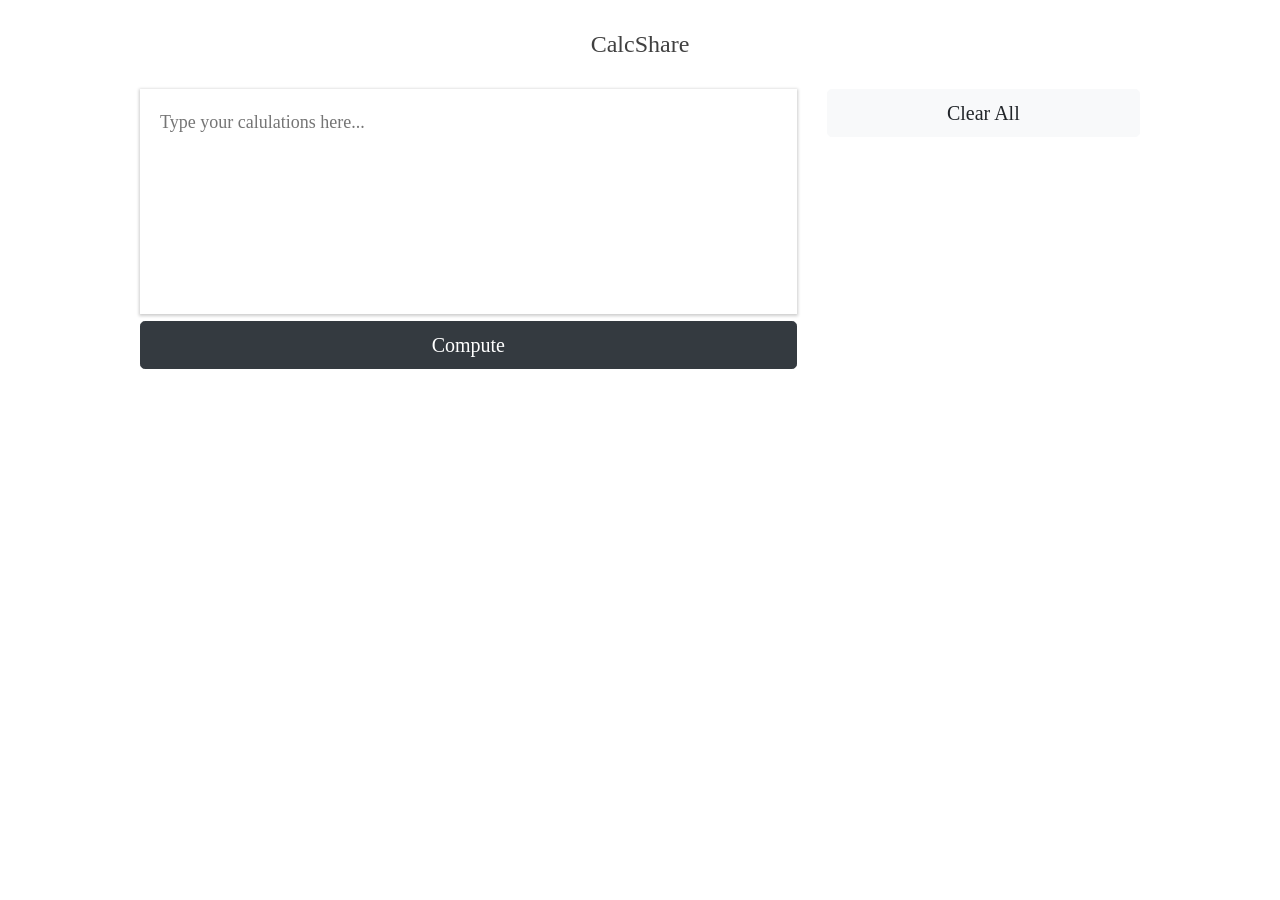
==== src/main/resources/public/index.html @ afb2f532 "Update index.html" ====
<!DOCTYPE html>
<html lang="en">
<head>
    <meta charset="UTF-8">
    <title>Calc Share</title>
    <script src="https://ajax.googleapis.com/ajax/libs/jquery/3.5.1/jquery.min.js"></script>
    <link rel="stylesheet" href="https://stackpath.bootstrapcdn.com/bootstrap/4.5.2/css/bootstrap.min.css" integrity="sha384-JcKb8q3iqJ61gNV9KGb8thSsNjpSL0n8PARn9HuZOnIxN0hoP+VmmDGMN5t9UJ0Z" crossorigin="anonymous">
</head>
<body>
<h1>CalcShare</h1>
<div class="row">
    <div class="col-sm-8">
        <textarea id="text" placeholder="Type your calulations here..."></textarea>
        <button type="button" id="button" class="btn btn-dark btn-lg btn-block">Compute</button>
    </div>
    <div class="col-sm-4">
        <div id="calculations"></div>
        <button id="clear" class="btn btn-light btn-lg btn-block">Clear All</button>
    </div>
</div>
<script>
    let queue = [];
    let input;
    function run() {
        input = document.querySelector("#text").value;
    }
    function clear(){
        queue=[];
        document.getElementById("calculations").innerHTML = "";
    }
    btn = document.querySelector("#button");
    btn.addEventListener("click", run);
    btnClear = document.querySelector("#clear");
    btnClear.addEventListener("click", clear);
    $('.btn').click(function(){
        let calc = document.querySelector("#text").value;
        calc = calc.split("+").join("%2B");
        calc = calc.split("-").join("%2D");
        calc = calc.split("/").join("%2F");
        calc = calc.split("*").join("%2A");
        const Url = 'http://api.mathjs.org/v4/?expr=' + calc;
        $.getJSON(Url, function(result){
            if(queue.length === 10) {
                queue.shift();
                queue.push(input + "=" + result);
            }else{
                queue.push(input + "=" + result);
            }
            var app = document.querySelector('#calculations');
            app.innerHTML = '<ul class="list-group">' + queue.map(function (queue) {
                return '<li class="list-group-item">' + queue + '</li>';
            }).reverse().join('') + '</ul>';
            document.querySelector("#text").value = null;
        })
    });
    window.onload = setupWebSocket;
    window.onhashchange = setupWebSocket;
    if (!window.location.hash) {
        const newDocumentId = Date.now().toString(36);
        window.history.pushState(null, null, "#" + newDocumentId);
    }

    function setupWebSocket() {
        const textArea = document.querySelector("textarea");
        const ws = new WebSocket(`ws://localhost:7070/docs/${window.location.hash.substr(1)}`);
        textArea.onkeyup = () => ws.send(textArea.value);
        ws.onmessage = msg => {
            const offset = msg.data.length - textArea.value.length;
            const selection = {start: textArea.selectionStart, end: textArea.selectionEnd};
            const startsSame = msg.data.startsWith(textArea.value.substring(0, selection.end));
            const endsSame = msg.data.endsWith(textArea.value.substring(selection.start));
            textArea.value = msg.data;
            if (startsSame && !endsSame) {
                textArea.setSelectionRange(selection.start, selection.end);
            } else if (!startsSame && endsSame) {
                textArea.setSelectionRange(selection.start + offset, selection.end + offset);
            } else {
                textArea.setSelectionRange(selection.start, selection.end + offset);
            }
        };
        ws.onclose = setupWebSocket; // should reconnect if connection is closed
    }
</script>
<style>
    * {
        box-sizing: border-box;
        font-family: Georgia, serif;
        color: rgba(0, 0, 0, 0.75);
    }

    body {
        max-width: 1000px;
        margin: 0 auto;
    }

    h1 {
        font-size: 24px;
        font-weight: 400;
        margin: 30px 0;
        text-align: center;
    }

    textarea {
        box-shadow: 0 1px 3px 1px rgba(0, 0, 0, 0.2);
        width: 100%;
        border: 0;
        min-height: 25vh;
        outline: 0;
        padding: 20px;
        font-size: 18px;
        resize: none;
    }
</style>
</body>
</html>
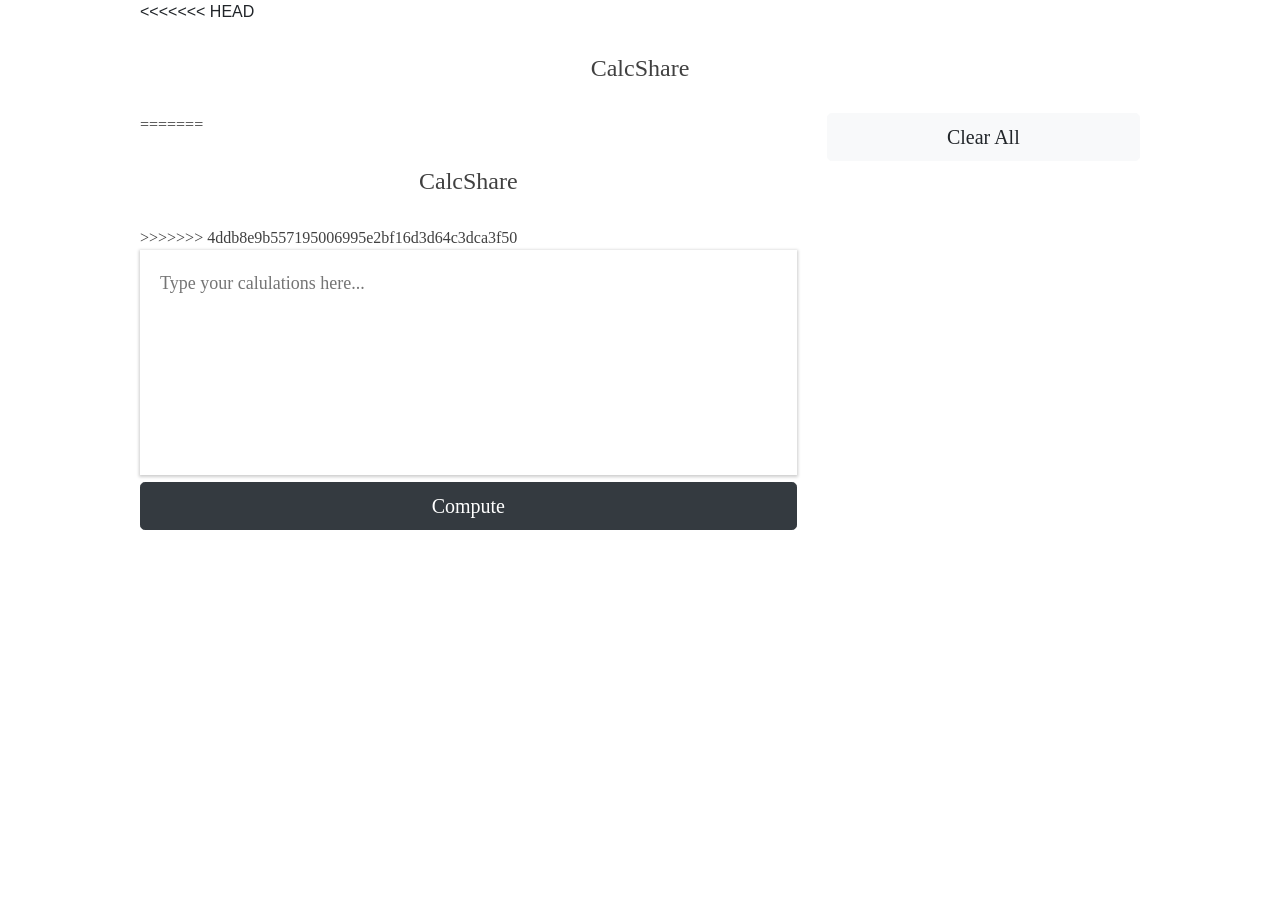
==== commit 5811d7b5: "Merge branch 'master' of /Users/charlesshi/Downloads/sharecalc with conflicts." ====
--- a/src/main/resources/public/index.html
+++ b/src/main/resources/public/index.html
@@ -1,5 +1,6 @@
 <!DOCTYPE html>
 <html lang="en">
+<<<<<<< HEAD
 <head>
     <meta charset="UTF-8">
     <title>Calc Share</title>
@@ -10,6 +11,16 @@
 <h1>CalcShare</h1>
 <div class="row">
     <div class="col-sm-8">
+=======
+    <head>
+        <meta charset="UTF-8">
+        <title>Calc Share</title>
+        <script src="https://ajax.googleapis.com/ajax/libs/jquery/3.5.1/jquery.min.js"></script>
+        <link rel="stylesheet" href="https://stackpath.bootstrapcdn.com/bootstrap/4.5.2/css/bootstrap.min.css" integrity="sha384-JcKb8q3iqJ61gNV9KGb8thSsNjpSL0n8PARn9HuZOnIxN0hoP+VmmDGMN5t9UJ0Z" crossorigin="anonymous">
+    </head>
+    <body>
+        <h1>CalcShare</h1>
+>>>>>>> 4ddb8e9b557195006995e2bf16d3d64c3dca3f50
         <textarea id="text" placeholder="Type your calulations here..."></textarea>
         <button type="button" id="button" class="btn btn-dark btn-lg btn-block">Compute</button>
     </div>
@@ -52,9 +63,18 @@
             }).reverse().join('') + '</ul>';
             document.querySelector("#text").value = null;
         })
+
+
+<<<<<<< HEAD
     });
     window.onload = setupWebSocket;
     window.onhashchange = setupWebSocket;
+=======
+            });
+            window.onload = setupWebSocket;
+            window.onhashchange = setupWebSocket;
+>>>>>>> 4ddb8e9b557195006995e2bf16d3d64c3dca3f50
+
     if (!window.location.hash) {
         const newDocumentId = Date.now().toString(36);
         window.history.pushState(null, null, "#" + newDocumentId);
@@ -112,4 +132,4 @@
     }
 </style>
 </body>
-</html>
+</html>
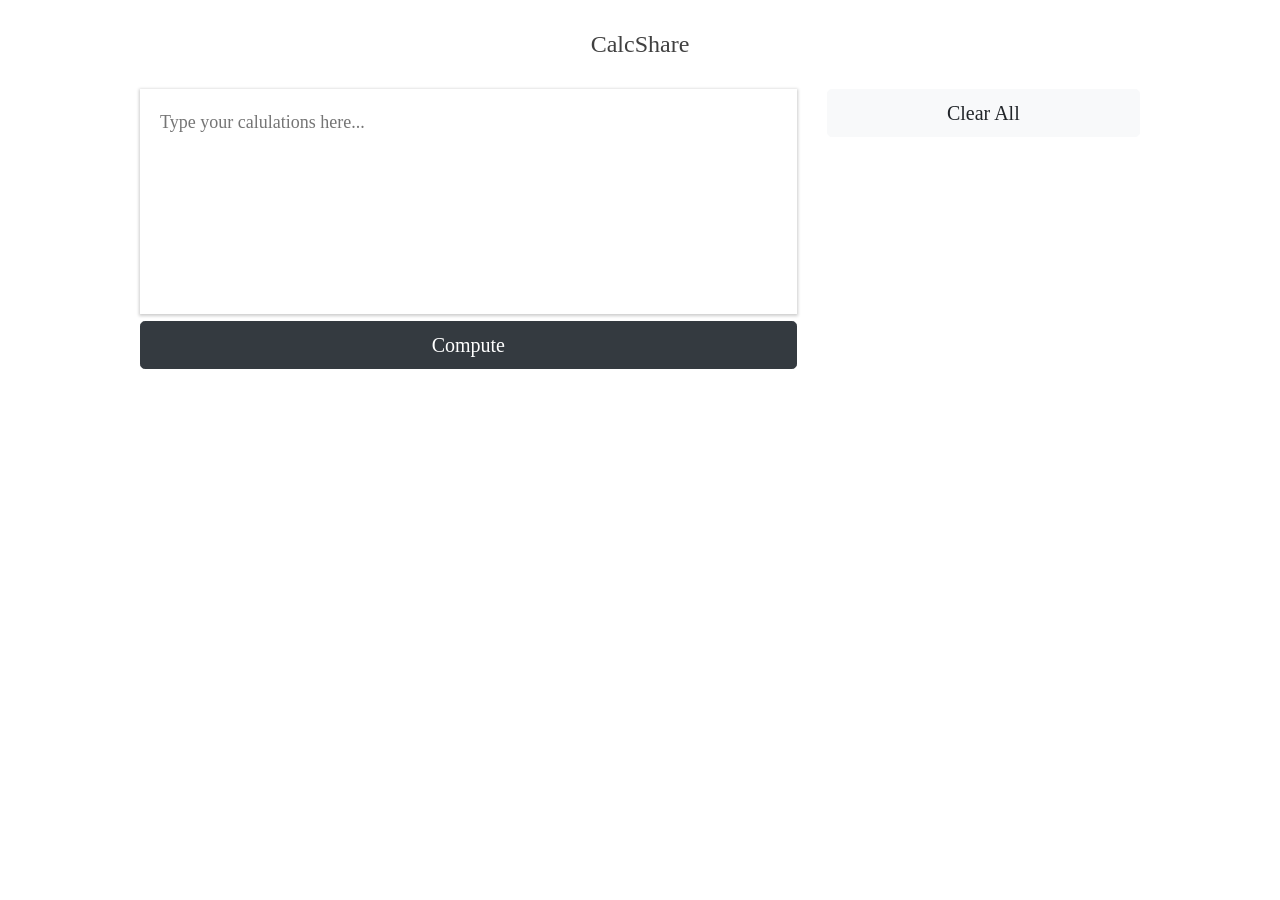
==== commit 988a4e95: "add event listener" ====
--- a/src/main/resources/public/index.html
+++ b/src/main/resources/public/index.html
@@ -1,6 +1,5 @@
 <!DOCTYPE html>
 <html lang="en">
-<<<<<<< HEAD
 <head>
     <meta charset="UTF-8">
     <title>Calc Share</title>
@@ -11,16 +10,6 @@
 <h1>CalcShare</h1>
 <div class="row">
     <div class="col-sm-8">
-=======
-    <head>
-        <meta charset="UTF-8">
-        <title>Calc Share</title>
-        <script src="https://ajax.googleapis.com/ajax/libs/jquery/3.5.1/jquery.min.js"></script>
-        <link rel="stylesheet" href="https://stackpath.bootstrapcdn.com/bootstrap/4.5.2/css/bootstrap.min.css" integrity="sha384-JcKb8q3iqJ61gNV9KGb8thSsNjpSL0n8PARn9HuZOnIxN0hoP+VmmDGMN5t9UJ0Z" crossorigin="anonymous">
-    </head>
-    <body>
-        <h1>CalcShare</h1>
->>>>>>> 4ddb8e9b557195006995e2bf16d3d64c3dca3f50
         <textarea id="text" placeholder="Type your calulations here..."></textarea>
         <button type="button" id="button" class="btn btn-dark btn-lg btn-block">Compute</button>
     </div>
@@ -63,18 +52,9 @@
             }).reverse().join('') + '</ul>';
             document.querySelector("#text").value = null;
         })
-
-
-<<<<<<< HEAD
     });
     window.onload = setupWebSocket;
     window.onhashchange = setupWebSocket;
-=======
-            });
-            window.onload = setupWebSocket;
-            window.onhashchange = setupWebSocket;
->>>>>>> 4ddb8e9b557195006995e2bf16d3d64c3dca3f50
-
     if (!window.location.hash) {
         const newDocumentId = Date.now().toString(36);
         window.history.pushState(null, null, "#" + newDocumentId);
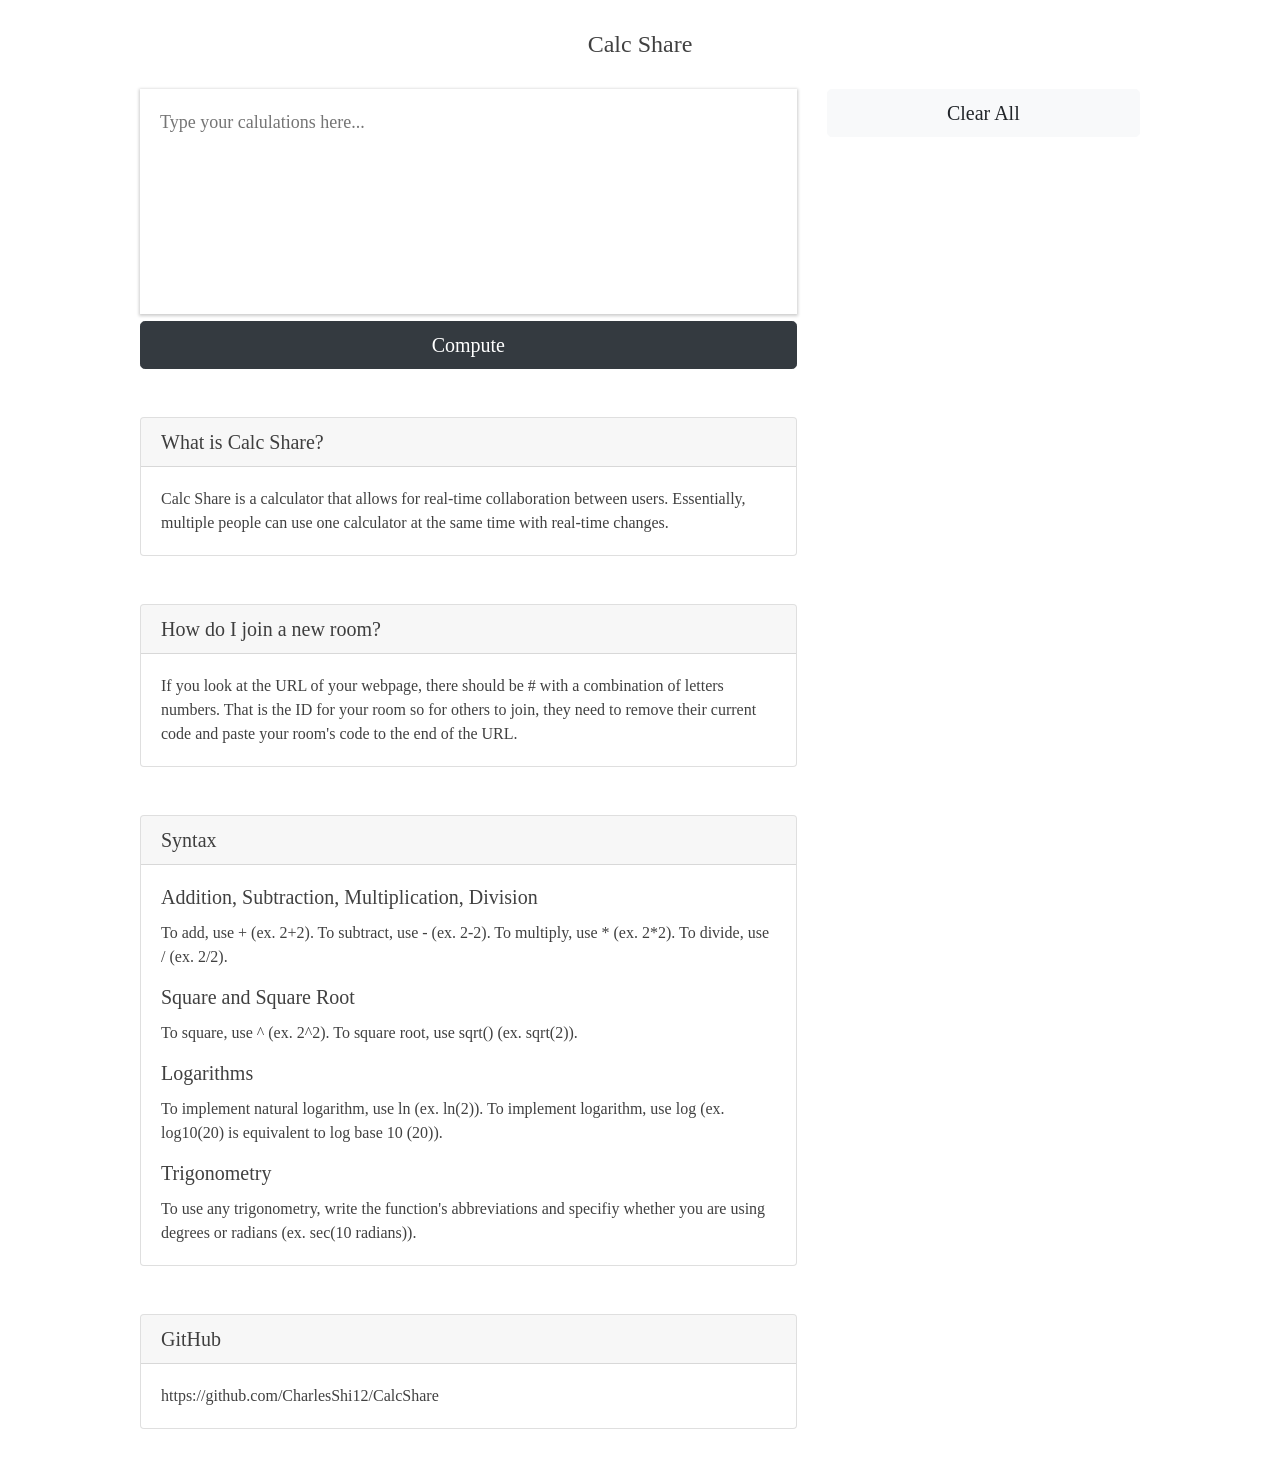
==== commit e32f6deb: "Update index.html" ====
--- a/src/main/resources/public/index.html
+++ b/src/main/resources/public/index.html
@@ -7,80 +7,54 @@
     <link rel="stylesheet" href="https://stackpath.bootstrapcdn.com/bootstrap/4.5.2/css/bootstrap.min.css" integrity="sha384-JcKb8q3iqJ61gNV9KGb8thSsNjpSL0n8PARn9HuZOnIxN0hoP+VmmDGMN5t9UJ0Z" crossorigin="anonymous">
 </head>
 <body>
-<h1>CalcShare</h1>
+<h1>Calc Share</h1>
 <div class="row">
     <div class="col-sm-8">
         <textarea id="text" placeholder="Type your calulations here..."></textarea>
         <button type="button" id="button" class="btn btn-dark btn-lg btn-block">Compute</button>
+        <br><br>
+        <div class="card">
+            <h5 class="card-header">What is Calc Share?</h5>
+            <div class="card-body">
+                <p class="card-text">Calc Share is a calculator that allows for real-time collaboration between users. Essentially, multiple people can use one calculator at the same time with real-time changes. </p>
+            </div>
+        </div>
+        <br><br>
+        <div class="card">
+            <h5 class="card-header">How do I join a new room?</h5>
+            <div class="card-body">
+                <p class="card-text">If you look at the URL of your webpage, there should be # with a combination of letters numbers. That is the ID for your room so for others to join, they need to remove their current code and paste your room's code to the end of the URL.</p>
+            </div>
+        </div>
+        <br><br>
+        <div class="card">
+            <h5 class="card-header">Syntax</h5>
+            <div class="card-body">
+                <h5 class="card-title">Addition, Subtraction, Multiplication, Division</h5>
+                <p class="card-text">To add, use + (ex. 2+2). To subtract, use - (ex. 2-2). To multiply, use * (ex. 2*2). To divide, use / (ex. 2/2). </p>
+                <h5 class="card-title">Square and Square Root</h5>
+                <p class="card-text">To square, use ^ (ex. 2^2). To square root, use sqrt() (ex. sqrt(2)).</p>
+                <h5 class="card-title">Logarithms</h5>
+                <p class="card-text">To implement natural logarithm, use ln (ex. ln(2)). To implement logarithm, use log (ex. log10(20) is equivalent to log base 10 (20)).</p>
+                <h5 class="card-title">Trigonometry</h5>
+                <p class="card-text">To use any trigonometry, write the function's abbreviations and specifiy whether you are using degrees or radians (ex. sec(10 radians)).</p>
+            </div>
+        </div>
+        <br><br>
+        <div class="card">
+            <h5 class="card-header">GitHub</h5>
+            <div class="card-body">
+                <p class="card-text">https://github.com/CharlesShi12/CalcShare</p>
+            </div>
+        </div>
+        <br><br>
     </div>
     <div class="col-sm-4">
         <div id="calculations"></div>
         <button id="clear" class="btn btn-light btn-lg btn-block">Clear All</button>
     </div>
 </div>
-<script>
-    let queue = [];
-    let input;
-    function run() {
-        input = document.querySelector("#text").value;
-    }
-    function clear(){
-        queue=[];
-        document.getElementById("calculations").innerHTML = "";
-    }
-    btn = document.querySelector("#button");
-    btn.addEventListener("click", run);
-    btnClear = document.querySelector("#clear");
-    btnClear.addEventListener("click", clear);
-    $('.btn').click(function(){
-        let calc = document.querySelector("#text").value;
-        calc = calc.split("+").join("%2B");
-        calc = calc.split("-").join("%2D");
-        calc = calc.split("/").join("%2F");
-        calc = calc.split("*").join("%2A");
-        const Url = 'http://api.mathjs.org/v4/?expr=' + calc;
-        $.getJSON(Url, function(result){
-            if(queue.length === 10) {
-                queue.shift();
-                queue.push(input + "=" + result);
-            }else{
-                queue.push(input + "=" + result);
-            }
-            var app = document.querySelector('#calculations');
-            app.innerHTML = '<ul class="list-group">' + queue.map(function (queue) {
-                return '<li class="list-group-item">' + queue + '</li>';
-            }).reverse().join('') + '</ul>';
-            document.querySelector("#text").value = null;
-        })
-    });
-    window.onload = setupWebSocket;
-    window.onhashchange = setupWebSocket;
-    if (!window.location.hash) {
-        const newDocumentId = Date.now().toString(36);
-        window.history.pushState(null, null, "#" + newDocumentId);
-    }
-
-    function setupWebSocket() {
-        const textArea = document.querySelector("textarea");
-        const ws = new WebSocket(`ws://localhost:7070/docs/${window.location.hash.substr(1)}`);
-        textArea.onkeyup = () => ws.send(textArea.value);
-        ws.onmessage = msg => {
-            const offset = msg.data.length - textArea.value.length;
-            const selection = {start: textArea.selectionStart, end: textArea.selectionEnd};
-            const startsSame = msg.data.startsWith(textArea.value.substring(0, selection.end));
-            const endsSame = msg.data.endsWith(textArea.value.substring(selection.start));
-            textArea.value = msg.data;
-            if (startsSame && !endsSame) {
-                textArea.setSelectionRange(selection.start, selection.end);
-            } else if (!startsSame && endsSame) {
-                textArea.setSelectionRange(selection.start + offset, selection.end + offset);
-            } else {
-                textArea.setSelectionRange(selection.start, selection.end + offset);
-            }
-        };
-        ws.onclose = setupWebSocket; // should reconnect if connection is closed
-    }
-</script>
+<script type="text/javascript" src="index.js"></script>
 <style>
     * {
         box-sizing: border-box;
@@ -112,4 +86,4 @@
     }
 </style>
 </body>
-</html>+</html>
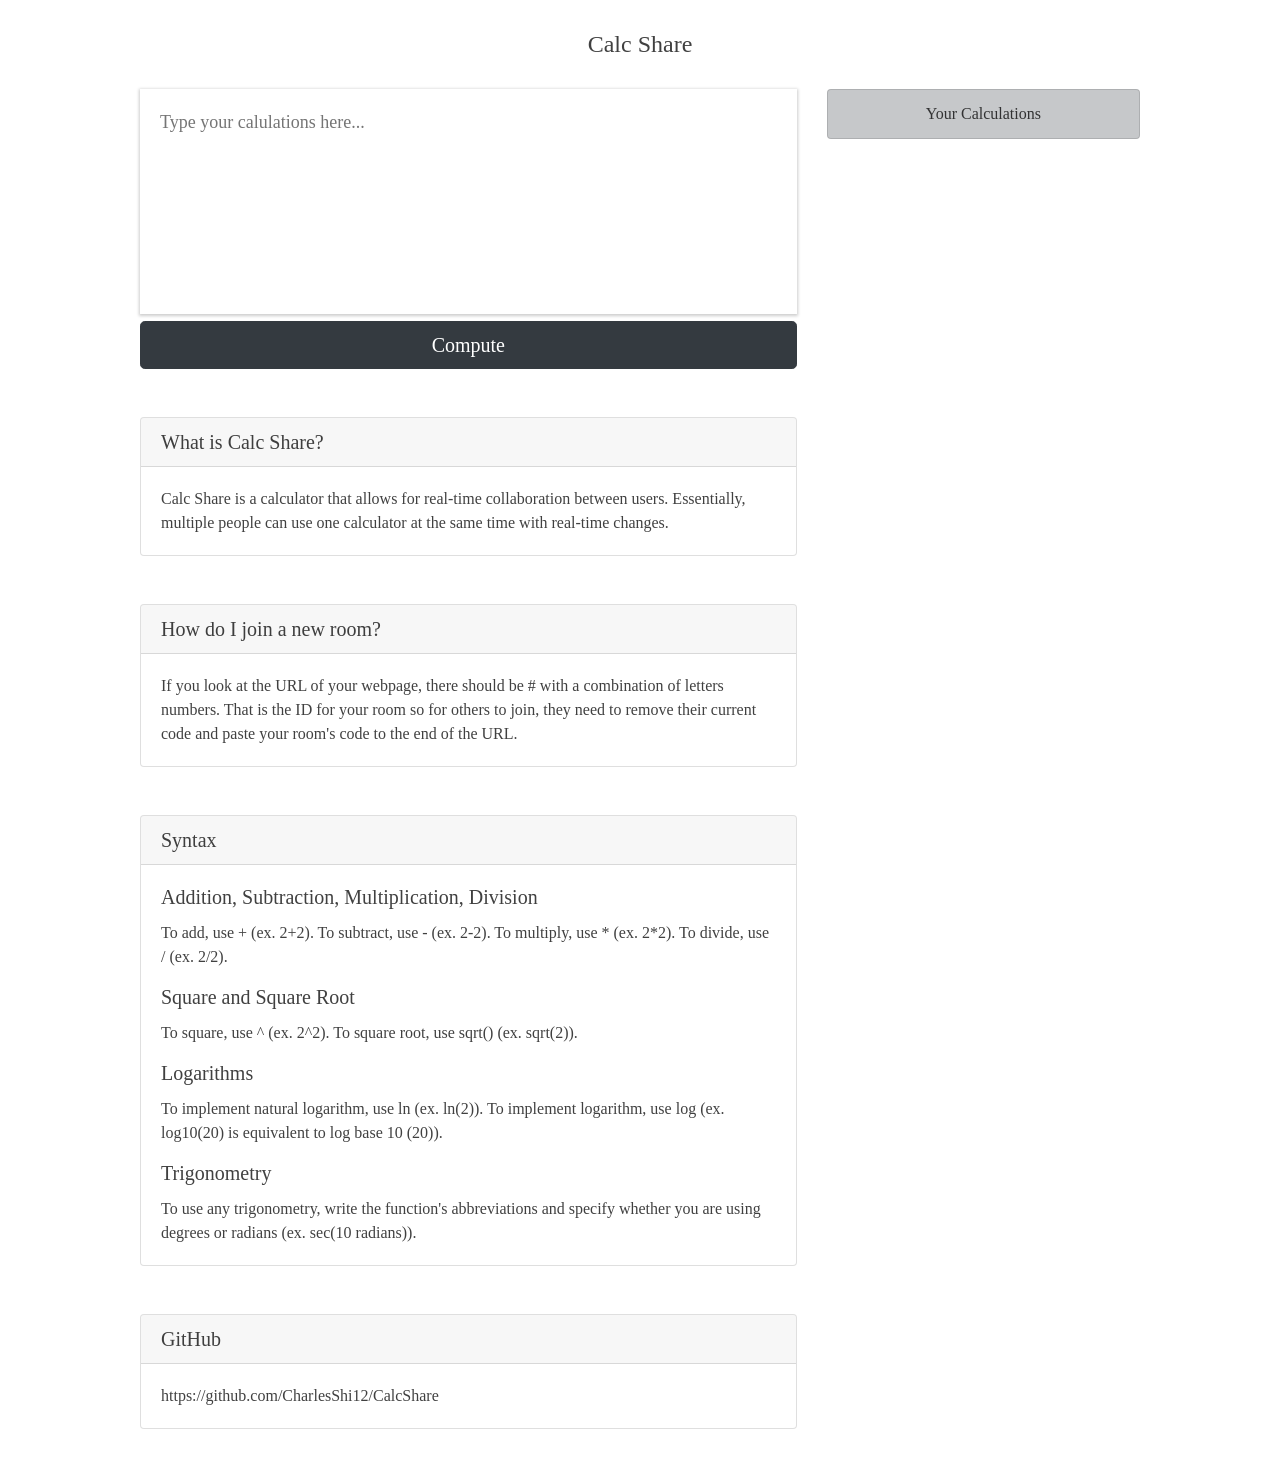
==== commit e08828f1: "Update index.html" ====
--- a/src/main/resources/public/index.html
+++ b/src/main/resources/public/index.html
@@ -37,7 +37,7 @@
                 <h5 class="card-title">Logarithms</h5>
                 <p class="card-text">To implement natural logarithm, use ln (ex. ln(2)). To implement logarithm, use log (ex. log10(20) is equivalent to log base 10 (20)).</p>
                 <h5 class="card-title">Trigonometry</h5>
-                <p class="card-text">To use any trigonometry, write the function's abbreviations and specifiy whether you are using degrees or radians (ex. sec(10 radians)).</p>
+                <p class="card-text">To use any trigonometry, write the function's abbreviations and specify whether you are using degrees or radians (ex. sec(10 radians)).</p>
             </div>
         </div>
         <br><br>
@@ -51,39 +51,12 @@
     </div>
     <div class="col-sm-4">
         <div id="calculations"></div>
-        <button id="clear" class="btn btn-light btn-lg btn-block">Clear All</button>
+        <ul class="list-group">
+            <li class="list-group-item list-group-item-dark"><center>Your Calculations</center></li>
+        </ul>
     </div>
 </div>
 <script type="text/javascript" src="index.js"></script>
-<style>
-    * {
-        box-sizing: border-box;
-        font-family: Georgia, serif;
-        color: rgba(0, 0, 0, 0.75);
-    }
-
-    body {
-        max-width: 1000px;
-        margin: 0 auto;
-    }
-
-    h1 {
-        font-size: 24px;
-        font-weight: 400;
-        margin: 30px 0;
-        text-align: center;
-    }
-
-    textarea {
-        box-shadow: 0 1px 3px 1px rgba(0, 0, 0, 0.2);
-        width: 100%;
-        border: 0;
-        min-height: 25vh;
-        outline: 0;
-        padding: 20px;
-        font-size: 18px;
-        resize: none;
-    }
-</style>
+<link rel="stylesheet" href="index.css">
 </body>
 </html>
--- a/src/main/resources/public/index.css
+++ b/src/main/resources/public/index.css
@@ -0,0 +1,28 @@
+* {
+    box-sizing: border-box;
+    font-family: Georgia, serif;
+    color: rgba(0, 0, 0, 0.75);
+}
+
+body {
+    max-width: 1000px;
+    margin: 0 auto;
+}
+
+h1 {
+    font-size: 24px;
+    font-weight: 400;
+    margin: 30px 0;
+    text-align: center;
+}
+
+textarea {
+    box-shadow: 0 1px 3px 1px rgba(0, 0, 0, 0.2);
+    width: 100%;
+    border: 0;
+    min-height: 25vh;
+    outline: 0;
+    padding: 20px;
+    font-size: 18px;
+    resize: none;
+}
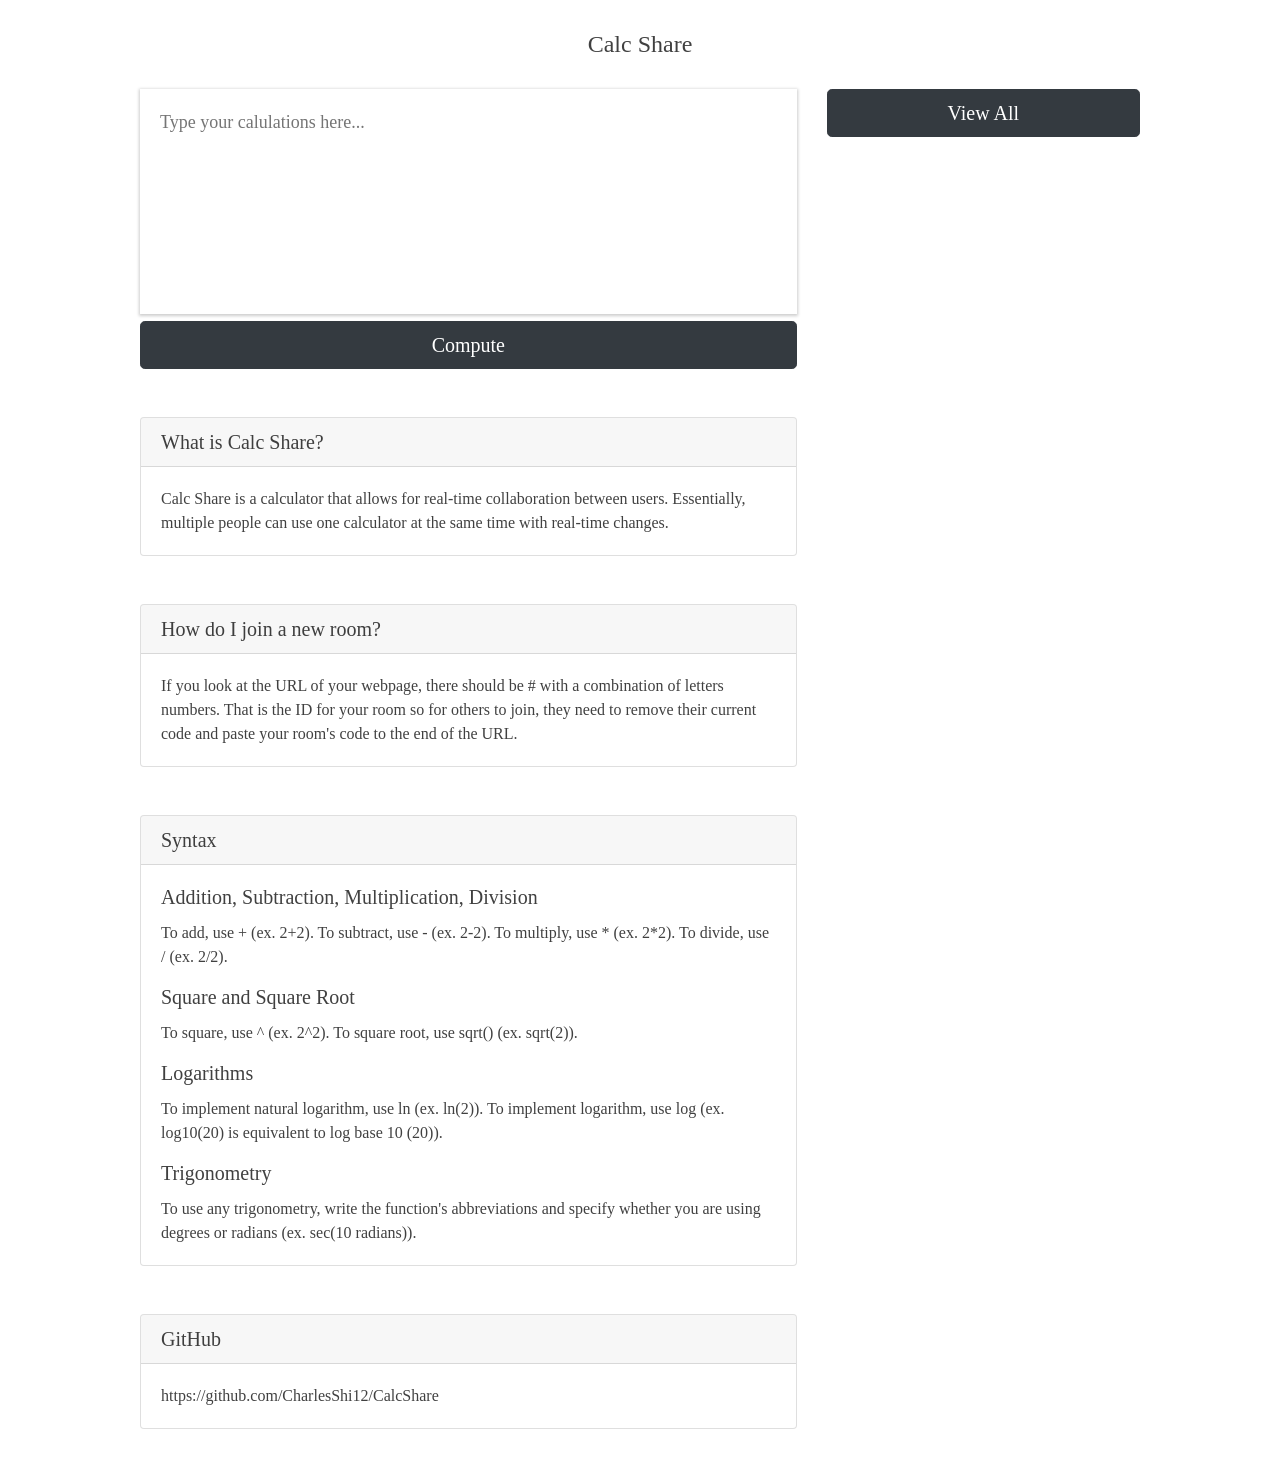
==== commit a1cadfda: "Update index.html" ====
--- a/src/main/resources/public/index.html
+++ b/src/main/resources/public/index.html
@@ -52,7 +52,7 @@
     <div class="col-sm-4">
         <div id="calculations"></div>
         <ul class="list-group">
-            <li class="list-group-item list-group-item-dark"><center>Your Calculations</center></li>
+            <button type="button" id="view" class="btn btn-dark btn-lg btn-block">View All</button>
         </ul>
     </div>
 </div>
